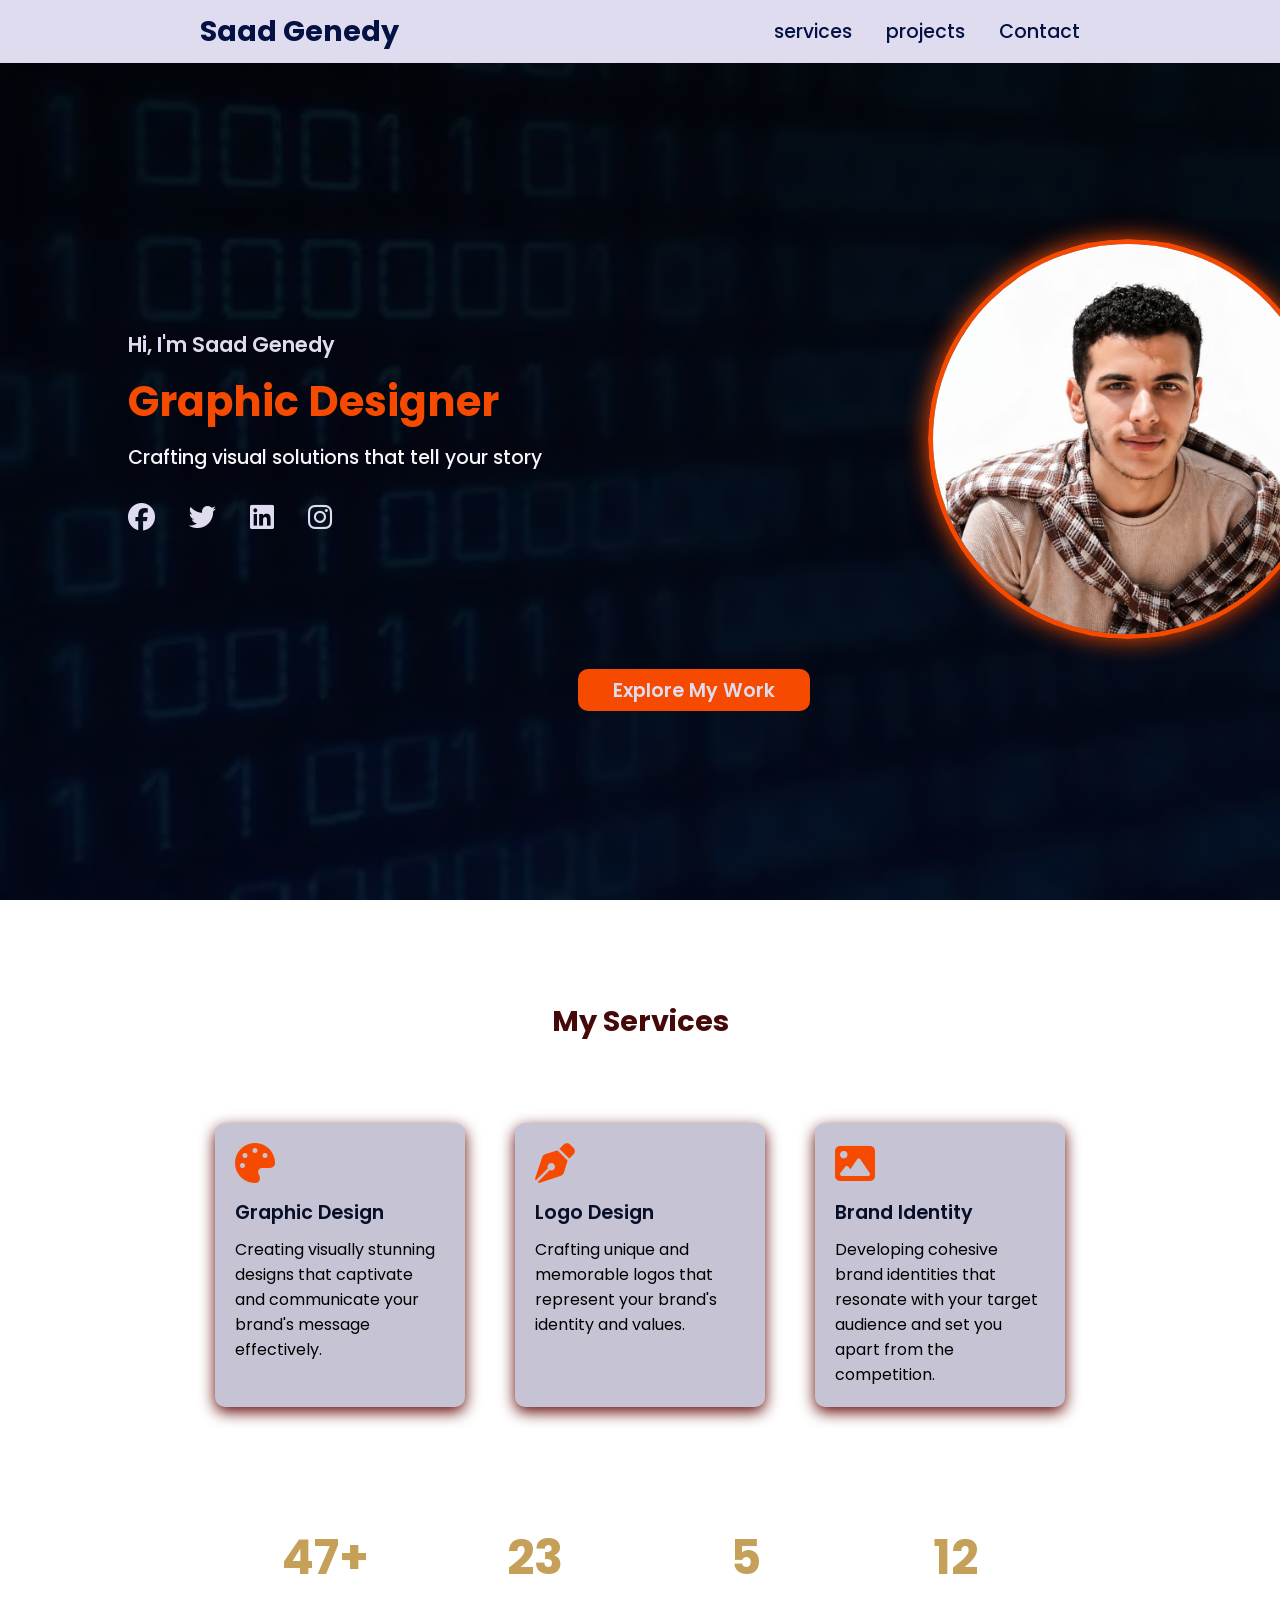
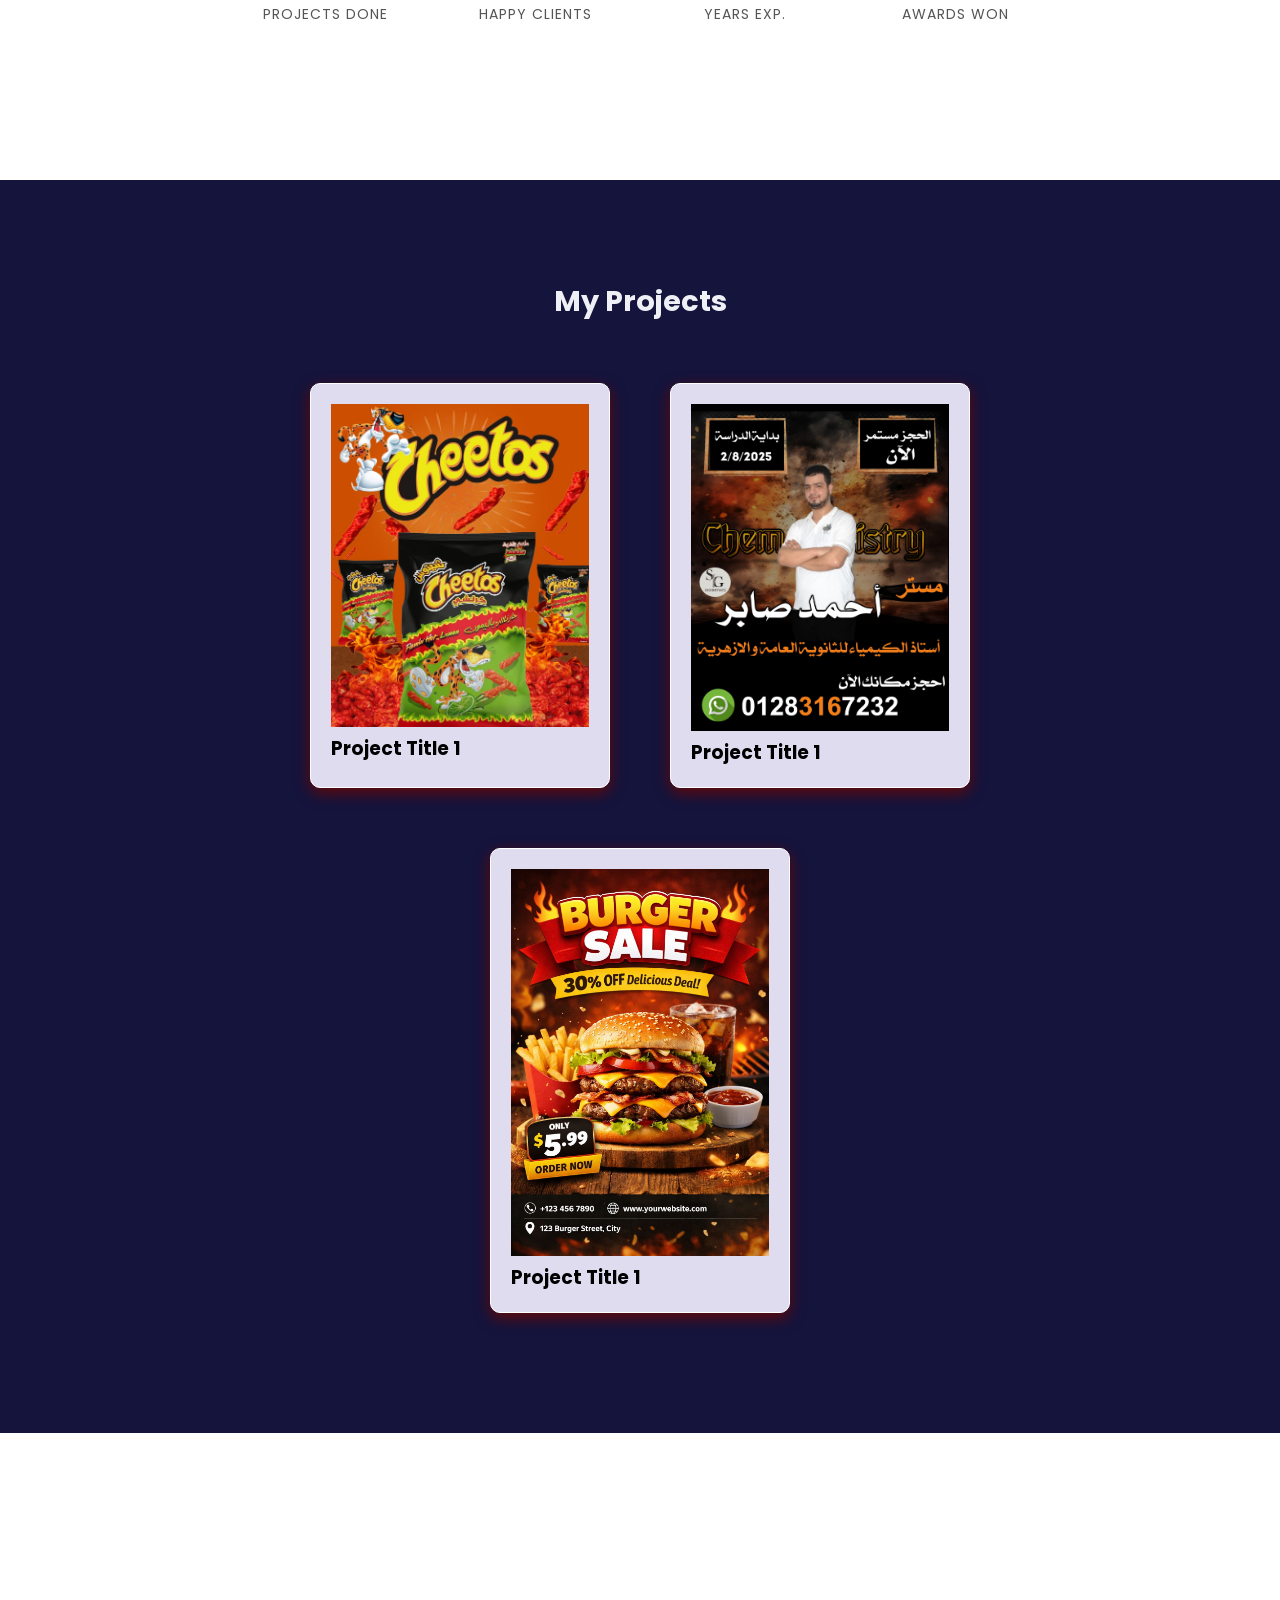
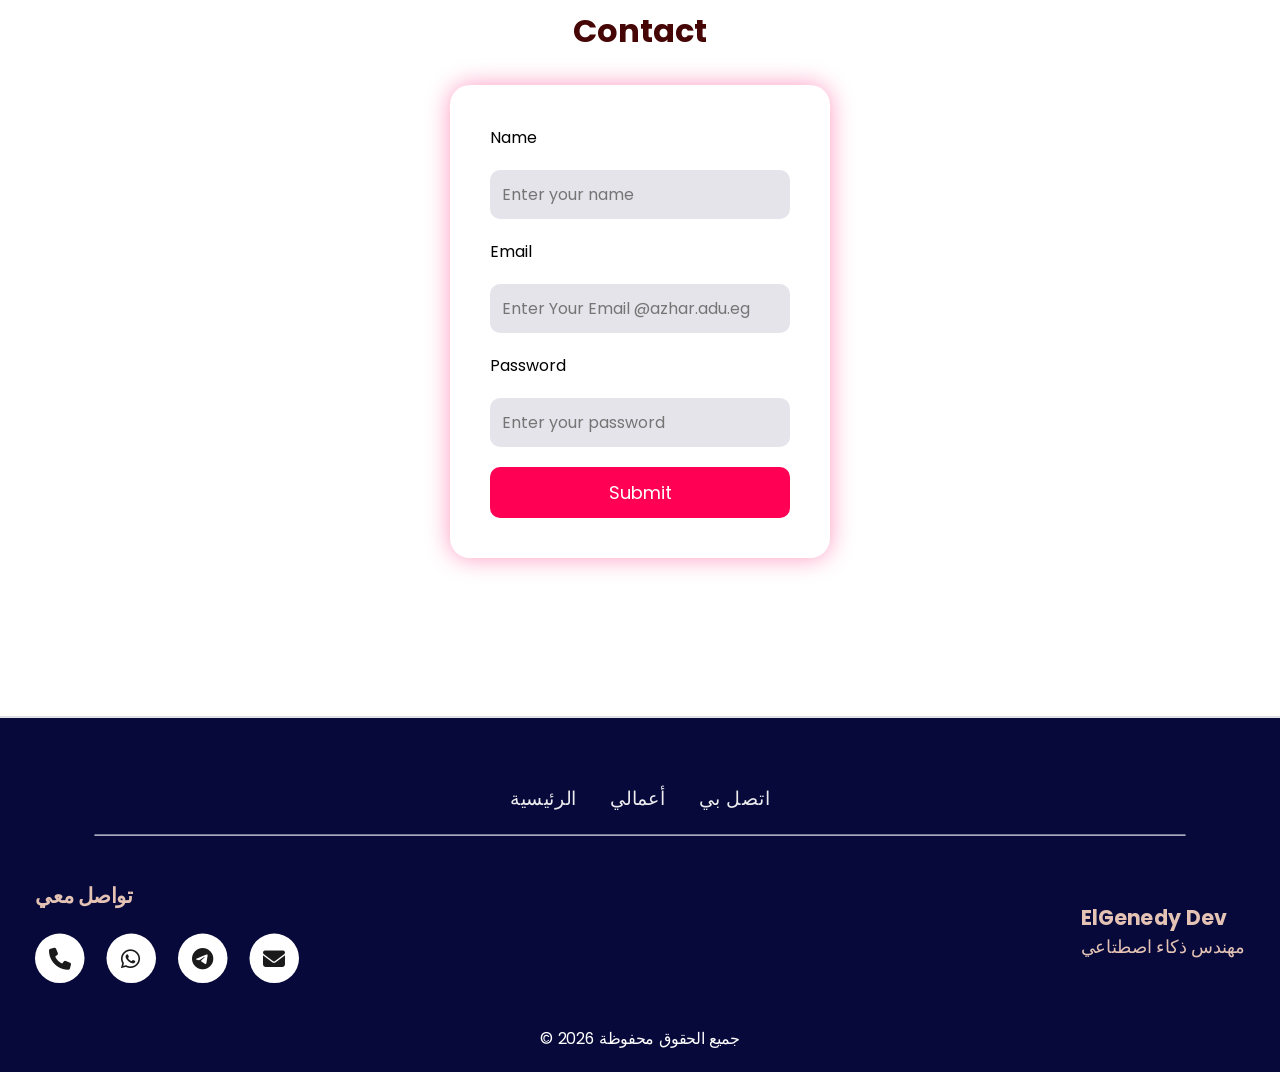
==== index.html @ 7a37a4dd "تغيير اسم الصفحة الرئيسية إلى index.html" ====
<!DOCTYPE html>
<html lang="en">
<head>
    <meta charset="UTF-8">
    <meta http-equiv="X-UA-Compatible" content="IE=edge">
    <meta name="viewport" content="width=device-width, initial-scale=1.0">

    <link rel="stylesheet" href="style1.css">
    <link rel="stylesheet" href="https://cdnjs.cloudflare.com/ajax/libs/font-awesome/6.5.1/css/all.min.css">

    <script src="main.js"></script>

    <title>Saad Genedy</title>
    <link rel="icon" href="saadmo.jpeg" type="image/x-icon">
</head>
<body>
    <header>
       
             <a href="#" class="logo">Saad Genedy</a>
        </div>
       
    
        <nav class="navigation">
                <a href="#services">services</a>
                <a href="#projects">projects</a>
                <a href="#contact">Contact</a>
        
        </nav>
    </header>
    
<section class="home" id="home">
    
    <div class="content">
         
        <h2>Hi, I'm Saad Genedy <br> <span>Graphic Designer</span></h2>
        <p>Crafting visual solutions that tell your story</p><br>
        
        <div class="social-icons">
            <a href="https://www.facebook.com/share/15q5STeLfmG/"><i class="fa-brands fa-facebook"></i></a>
            <a href="https://x.com/SaadmSaadGenedy"><i class="fa-brands fa-twitter"></i></a>  
            <a href="https://www.linkedin.com/in/saad-mohamedsaad-genedy-98134b387?utm_source=share_via&utm_content=profile&utm_medium=member_android"><i class="fa-brands fa-linkedin"></i></a>
            <a href="https://www.instagram.com/eng.saadmogenedy?igsh=ZTNpZHlhMjg5dWY0"><i class="fa-brands fa-instagram"></i></a>
         </div>
        <div class="image-box">
          <div class="home-image">
            <img src="saadmo.jpeg" alt="Saad Genedy">
         <a href="#projects" class="home-btn">Explore My Work</a>
        
        </div>
         </div>
    </div>
</section>
    
 <section class="services" id="services">
        <h2 class="services-tytle">My Services</h2><br>
        <div class="services-boxes">
            <div class="service-box">
                <i class="fa-solid fa-palette"></i>
                <h3>Graphic Design</h3>
                <p>Creating visually stunning designs that captivate and communicate your brand's message effectively.</p>
            </div>
            <div class="service-box">
                <i class="fa-solid fa-pen-nib"></i>
                <h3>Logo Design</h3>
                <p>Crafting unique and memorable logos that represent your brand's identity and values.</p>
            </div>
            <div class="service-box">
                <i class="fa-solid fa-image"></i>
                <h3>Brand Identity</h3>
                <p>Developing cohesive brand identities that resonate with your target audience and set you apart from the competition.</p>
            </div><br>
        </div>
       <div class="stats-container">
  <div class="stat-item">
    <span class="number">47+</span>
    <span class="label">PROJECTS DONE</span>
  </div>
  
  <div class="stat-item">
    <span class="number">23</span>
    <span class="label">HAPPY CLIENTS</span>
  </div>
  
  <div class="stat-item">
    <span class="number">5</span>
    <span class="label">YEARS EXP.</span>
  </div>
  
  <div class="stat-item">
    <span class="number">12</span>
    <span class="label">AWARDS WON</span>
  </div>
</div>
 </section>
 



 <section class="projects" id="projects">
        <h2 class="projects-title">My Projects</h2>
        <div class="content-boxes">
       
           
           
             <div class="project-box">
                <img src="d.jpeg" alt="Project 2">
                <h3>Project Title 1</h3>
                
            </div>
             <div class="project-box">
                <img src="k.jpeg" alt="Project 2">
                <h3>Project Title 1</h3>
               </div>
                 <div class="project-box">
                <img src="s.jpeg" alt="Project 2">
                <h3>Project Title 1</h3></div>
                </div>
        </div></section>
    
<section class="contact" id="contact">
    <h2 class="contact-title">Contact</h2>

    <div class="contact-container">
        <form class="contact-form">

            <!-- Name -->
            <label for="name">Name</label>
            <input type="text" name="name" id="name" placeholder="Enter your name">

            <!-- Email -->
            <label for="email">Email</label>
            <input type="email" name="email" id="email" placeholder="Enter Your Email @azhar.adu.eg">

            <!-- Password -->
            <label for="password">Password</label>
            <input type="password" name="password" id="password" placeholder="Enter your password">

            <button type="submit">Submit</button>
      

        </form>
    </div>
</section>

<footer class="main-footer">
  
 <div class="footer-links">
            <a href="#home">الرئيسية</a>
            <a href="#projects">أعمالي</a>
            <a href="#contact">اتصل بي</a>
        </div>

<hr class="footer-divider">


    <div class="footer-content">
        <div class="footer-info">
            <h3>ElGenedy Dev</h3>
            <p>مهندس ذكاء اصطتاعي</p>
        </div>
       <div class="contact-methods">
    <h3>تواصل معي</h3>
    
    <div class="contact-item">
        <a href="tel:+201200301617"><i class="fa-solid fa-phone"></i></a>
        <a href="https://wa.me/201018871472"><i class="fa-brands fa-whatsapp"></i></a>
        <a href="https://t.me/@usersaadmohamed"><i class="fa-brands fa-telegram"></i></a>
        <a href="mailto:saadmohamedsaad220@gmail.com"><i class="fa-solid fa-envelope"></i></a>
    </div>
</div>
    </div>
      

    <div class="footer-bottom">
        <p>&copy; 2026 جميع الحقوق محفوظة</p>
    </div>
</footer>

</body>
</html>
---- style1.css ----
@import url('https://fonts.googleapis.com/css2?family=Poppins:ital,wght@0,100;0,200;0,300;0,400;0,500;0,600;0,700;0,800;0,900;1,100;1,200;1,300;1,400;1,500;1,600;1,700;1,800;1,900&display=swap');
*{
    margin: 0;
    padding: 0;
    box-sizing: border-box;
    font-family: 'Poppins', sans-serif;
    scroll-behavior: smooth;
}
.head{
 
    width: 100%;
    height: 100vh;  
    display: flex;
    border-radius: 50%;
   
}
header{
    position: fixed;
    top: 0;
    left: 0;
    width: 100%;
    padding: 10px 200px;
    display: flex;
    justify-content: space-between;
    align-items: center;
    background: #dfdcf0;
    z-index: 1000;
}
.logo-name{
    display: flex;
    align-items: center;
    gap: 10px;
    width: 45px;
    height: 45px;
    border-radius: 50%;
    object-fit: cover;
}
.logo{
    color: #031243;
    font-size: 1.8em;
    font-weight: 700;
    text-decoration: none;
}
.navigation a{
    color: #031243;
    font-size: 1.2em;
    font-weight: 500;
    text-decoration: none;
    margin-left: 30px;
}
.navigation a:hover{
    color: #783e42;
}
section{
      
        padding: 100px 200px;     
}

.home{
    display:flex;
    justify-content: space-between;
    padding:260px 10% 80px;
    width: 100%;
    display: flex;
    min-height:100vh;
    align-items: center;
    background-image:linear-gradient(  rgba(1, 2, 7, 0.6),
    rgba(3, 9, 37, 0.5) ),
     url("saad.jpg");
    background-size: cover;
    background-position: center;
    gap: 50px;}
.home h2{
    color: #dfdcf0;
    font-size: 1.3em;
    font-weight: 600;
}
  .home h2 span{
    display: block;
    margin-top: 10px;
    color: #f64a00; 
    font-size: 2.0em;
    font-weight: 700;
}
.home p{
    color: #f6f5f9;
    font-size: 1.2em;
    font-weight: 500;
    margin-top: 10px;
}

.home-btn{
    display: inline-block;
    margin-top: 30px;
    margin-bottom: 40px;
    padding: 6.5px 35px;
    margin-left: 450px;
    margin-right: 0;
    width: fit-content;
    background-color: #f64a00;
    color: #dfdcf0;
    font-size: 1.2em;
    font-weight: 600;
    text-decoration: none;
    transition: 0.7s;
    border-radius: 10px;
}
.home-btn:hover{
    background-color: #dfdcf0;
    color: #f64a00;
    box-shadow: 0 0 15px #f64a00;
}

.home-image img{
    width: 400px;
    height: 400px;
     margin-left: 800px;
    margin-right: 0;
    display: block;
   margin-top: -300px;
    border : 5px solid #f64a00;
    border-radius: 50%;
    object-fit: cover;
    box-shadow: 0 0 25px #f64a00;
    transform: 0.4s ease-in-out;
}

.home-image img:hover{
    box-shadow: 0 0 25px #f64a00;
    transform: scale(1.02);
}


.social-icons a{
    color: #dfdcf0;
    font-size: 1.7em;
padding-right: 30px;
    text-decoration: none;
}

.services-tytle{
    justify-content: center;
    color: #46090a;
    display: flex;
    font-size: 1.8em;
    font-weight: 700;
    text-align: center;
    margin-bottom: 40px;
} 
.services-boxes{
    display: flex;
    justify-content: center;
    flex-wrap: wrap;
     flex-direction: row;

}
.service-box{
    background-color: #c6c4d4;
    width: 250px;
    box-shadow: 0 5px 15px #630808;
    border-radius: 10px;
    padding: 20px;
    margin: 15px;
}

.service-box:hover{
    box-shadow: 0 5px 15px #f64a00;
    transform: scale(1.1);
}
.service-box i{
    color: #f64a00;
    font-size: 2.5em;
    margin-bottom: 15px;
}
.service-box h3{
    color: #060e29;
    font-size: 1.2em;
    font-weight: 600;
     width: 250px;
    margin-bottom: 10px;
     justify-content: center;
    align-items: center;
}
.stats-container {
  display: flex;
  justify-content: space-around; /* توزيع متساوي */
  align-items: center;
  padding: 40px 20px;
  background-color: #fff; /* خلفية بيضاء */
  text-align: center;
  font-family: sans-serif; /* أو أي خط تفضله */
}

.stat-item {
  display: flex;
  flex-direction: column; /* الأرقام فوق الكلام */
  border-radius: 10px;
}

.number {
  font-size: 48px; /* حجم الرقم */
  font-weight: bold;
  color: #c5a059; /* اللون الذهبي القريب من الصورة */
  margin-bottom: 10px;
}

.label {
  font-size: 14px;
  color: #555; /* لون رمادي للكلام */
  text-transform: uppercase; /* حروف كبيرة */
  letter-spacing: 1px; /* مسافة بين الحروف */
}

.stat-item:hover{
    box-shadow: 0 5px 15px #e4c3b5;
    transform: scale(1.1);
}

.projects{
background-color: #14143d;
}
.projects-title{
    justify-content: center;
    color: #eef0f5;
    display:flex;
    font-size: 1.8em;
    font-weight: 700;
    text-align: center;
    margin-bottom: 40px;

}
.project-box{
    background-color: #dfdcf0;
    border: 1px solid #ffff;
    min-height: 14em;
    width: 300px;
    box-shadow: 0 5px 15px #630808;
    border-radius: 10px;
    padding: 20px;
    overflow: hidden;
    margin: 20px;
    border-radius: 10px;
    transition: 0.7s ease;
     
}
.project-box:hover{
    box-shadow: 0 5px 15px #1b1a74;
    transform: scale(1.1);
}
.project-box img{
    width: 100%;
}
#contact{
   
  
    background-color: #ffff;
    min-height: 100vh;
    width: 100%;
    display: flex;
    justify-content:center ;
    align-items: center;


}
.contact {
    display: flex;
    flex-direction: column;
    align-items: center;
    justify-content: center;
    padding: 80px 20px;
}

.contact-title {
    color: rgb(70, 6, 6);
    font-size: 32px;
    margin-bottom: 30px;
}

.contact-container {
    background: rgba(255, 255, 255, 0.1);
    padding: 40px;
    border-radius: 20px;
    backdrop-filter: blur(10px);
    box-shadow: 0 0 25px rgba(255, 0, 100, 0.4);
}

.contact-form {
   
  
    display: flex;
    flex-direction: column;
    gap: 20px;
    width: 300px;
}

.contact-form input {
   background-color: #e5e4eb;
    padding: 12px;
    border: none;
    border-radius: 10px;
    outline: none;
    font-size: 16px;
}

.contact-form input:focus {
    border: 2px solid #ff0055;
}

.contact-form button {
    padding: 12px;
    border: none;
    border-radius: 10px;
    background: #ff0055;
    color: white;
    font-size: 18px;
    cursor: pointer;
    transition: 0.3s;
}

.contact-form button:hover {
    background: #ff3366;
    transform: scale(1.05);
}

/* تنسيق الحاوية الكبرى للـ Footer */
.main-footer {
    background-color: #f9f9f9; /* لون خلفية هادئ */
    padding: 60px 20px 20px;
    font-family: 'Segoe UI', Tahoma, Geneva, Verdana, sans-serif;
    color: #333;
    border-top: 1px solid #eee;
}

/* تنسيق قسم الإحصائيات (مثل الصورة) */
.stats-section {
    display: flex;
    justify-content: space-around;
    flex-wrap: wrap;
    max-width: 1100px;
    margin: 0 auto 40px;
    text-align: center;
}

.stat-item {
    margin: 15px;
    min-width: 150px;
}

.stat-number {
    display: block;
    font-size: 3rem;
    font-weight: bold;
    color: #c5a059; /* اللون الذهبي من الصورة */
    margin-bottom: 5px;
}

.stat-label {
    font-size: 0.85rem;
    color: #777;
    letter-spacing: 1.5px;
    text-transform: uppercase;
}
.main-footer {
    color: #e4c3b5; /* لون وردي فاتح عند التمرير */
    transform: scale(1.1);
    transition: 0.3s;
    background-color: #07093a;
}
/* خط فاصل */
.footer-divider {
    border: 0;
    border-top: 1px solid #ffffff;
    margin: 20px auto;
    width: 80%;
}

/* محتوى الـ Footer السفلي */
.footer-content {
    display: flex;

    justify-content: space-between;
    align-items: center;
    max-width: 1100px;
    margin: 40px auto;
    flex-direction: row-reverse; /* لجعل الاتجاه متناسب مع العربي */
}

.footer-links {
    margin-bottom: 15px;
    gap : 30px;
     display: flex;
    flex-direction:row;
    align-items: center;
    color: #ececee;
     justify-content: center;
}
.footer-links a {
    color: #ececee;
    text-decoration: none;
    font-size: 1.1em;
    transition: 0.3s;
}
.footer-links a:hover {
    color: #c5a059;
}

.footer-bottom {
    text-align: center;
    margin-top: 30px;
    font-size: 0.9rem;
    color: #ffffff;
}


/* --- تعديلات أساسية لضمان عمل الـ Media Query --- */

/* جعل الحاويات مرنة */
.services-boxes, .content-boxes {
    display: flex;
    flex-wrap: wrap; /* عشان العناصر تنزل تحت بعض لما الشاشة تصغر */
    justify-content: center;
    gap: 20px;
}

/* الحاوية اللي شايلاهم كلهم */
.contact-item {
    display: flex;
    justify-content: center; /* تخليهم في النص */
    gap: 20px;               /* مسافة بين كل أيقونة والثانية */
    margin-top: 20px;
}

/* تنسيق اللينك (الدائرة البيضاء) */
.contact-item a {
    display: flex;
    align-items: center;
    justify-content: center;
    width: 45px;            /* عرض الدائرة */
    height: 45px;           /* طول الدائرة */
    background-color: #fff; /* اللون الأبيض للخلفية */
    border-radius: 50%;     /* عشان تكون دائرية تماماً */
    text-decoration: none;
    transition: all 0.3s ease; /* أنيميشن لما الماوس ييجي عليها */
}

/* تنسيق الأيقونة نفسها اللي جوه اللينك */
.contact-item a i {
    color: #1a1a1a;         /* لون الأيقونة (أسود أو رمادي غامق) */
    font-size: 20px;        /* حجم الأيقونة */
}

/* تأثير عند تمرير الماوس (Hover) */
.contact-item a:hover {
    transform: translateY(-5px); /* تترفع لفوق شوية */
    background-color: #c5a059;   /* تتحول للذهبي بتاعك عند الهوفر */
}

.contact-item a:hover i {
    color: #fff;                 /* الأيقونة تبقى بيضاء عند الهوفر */
}
/* --- كود التجاوب الاحترافي لسعد جنيدي --- */

/* 1. تعديلات التابلت (iPad / Tablets) */
@media screen and (max-width: 1024px) {
    header {
        padding: 10px 5%; /* تقليل المسافات الجانبية */
    }

    section {
        padding: 50px 5%; /* تقليل الـ padding اللي كان 200px */
    }

    .home {
        padding: 150px 5% 50px;
        flex-direction: column;
        text-align: center;
        gap: 30px;
    }

    .home-image img {
        margin-left: 0; /* إلغاء الـ 800px اللي كانت مخرجة الصورة بره */
        margin-top: 0;
        width: 300px;
        height: 300px;
    }

    .home-btn {
        margin-left: 0; /* إلغاء الـ 450px */
        display: inline-block;
    }
    
    .content-boxes {
        flex-wrap: wrap;
        gap: 20px;
    }
}

/* 2. تعديلات الموبايل (iPhone / Android) */
@media screen and (max-width: 768px) {
    header {
        flex-direction: column;
        padding: 15px 0;
    }

    .navigation {
        margin-top: 10px;
    }

    .navigation a {
        margin: 0 10px;
        font-size: 1rem;
    }

    .home h2 span {
        font-size: 1.5em;
    }

    .home-image img {
        width: 280px;
        height: 280px;
        margin: 20px auto 0; /* توسيط الصورة */
    }

    .service-box, .project-box {
        width: 100%; /* العناصر تأخذ العرض الكامل */
        margin: 10px 0;
    }

    .contact-form {
        width: 100%; /* الفورم تأخذ عرض الشاشة */
    }
}

/* 3. تعديلات خاصة جداً للموبايلات الصغيرة */
@media screen and (max-width: 480px) {
    .home h2 {
        font-size: 1.1em;
    }
    
    .social-icons a {
        padding-right: 15px;
        font-size: 1.4em;
    }
}
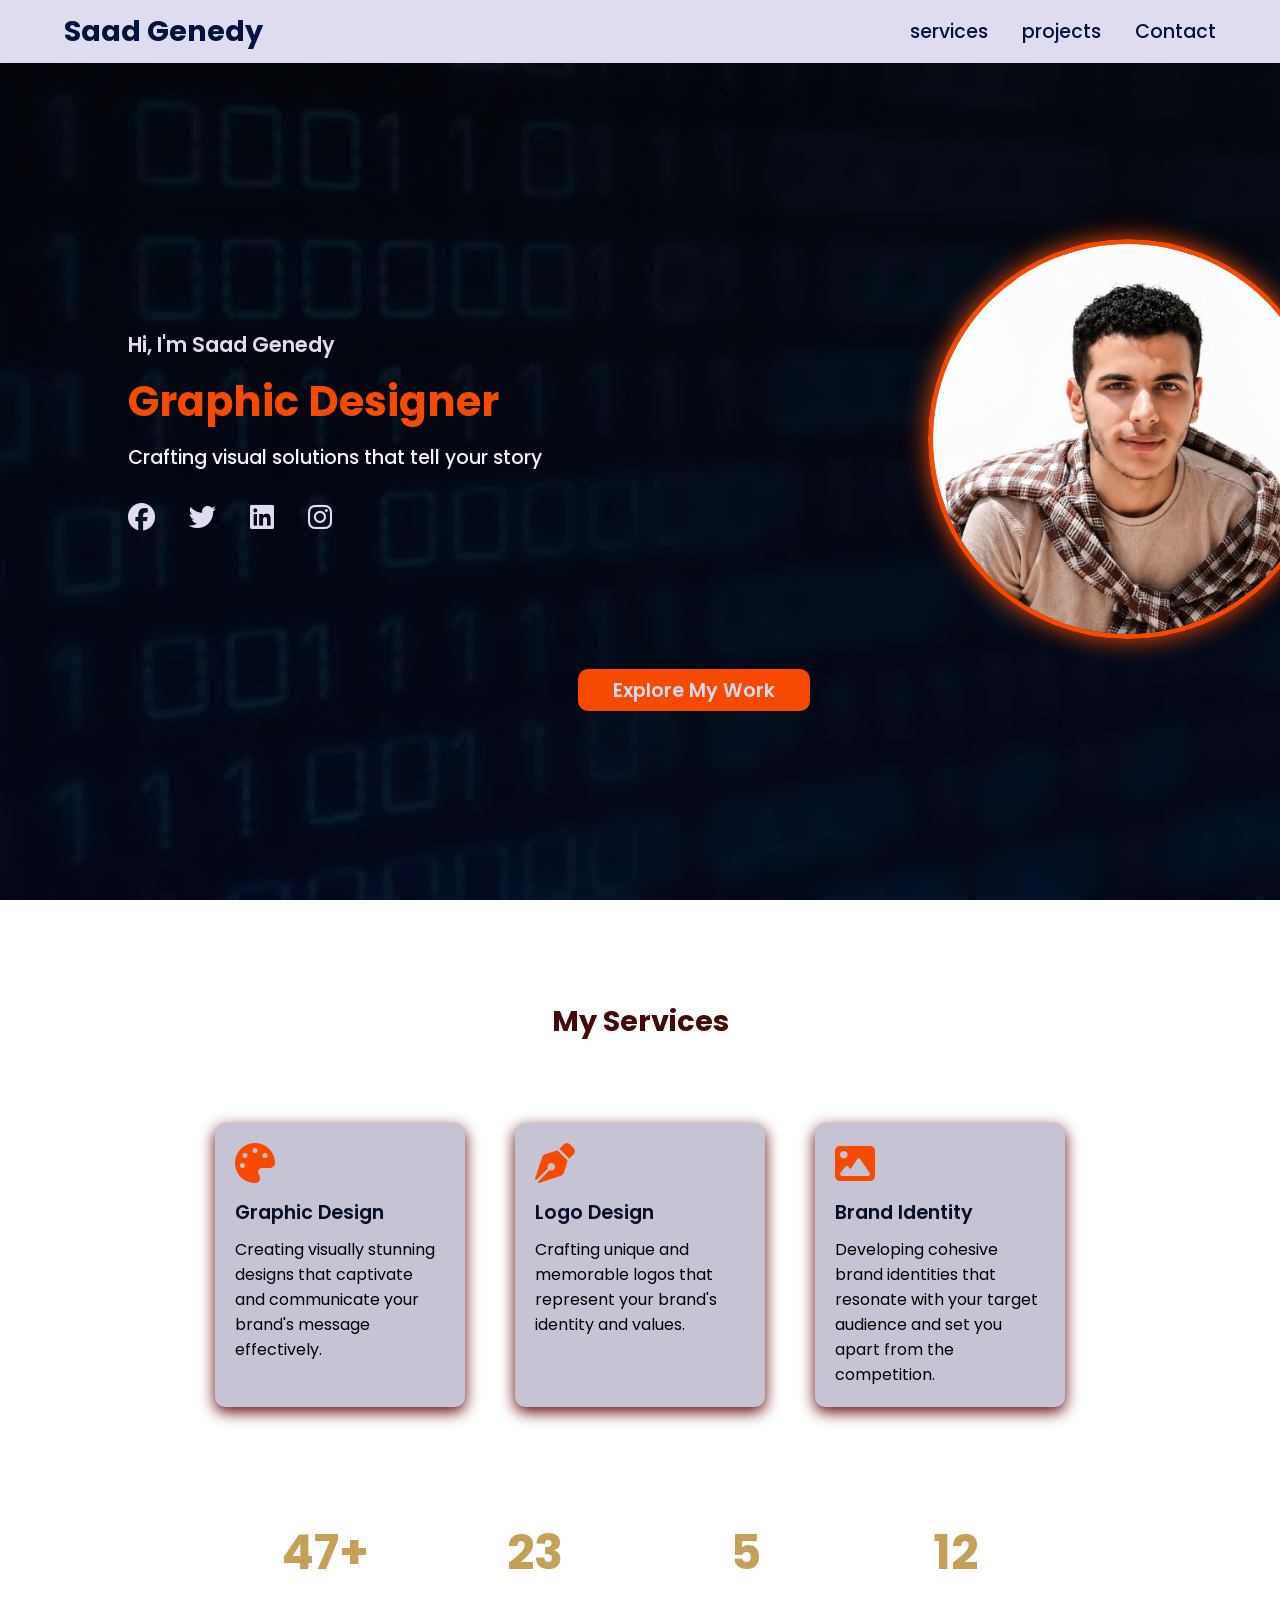
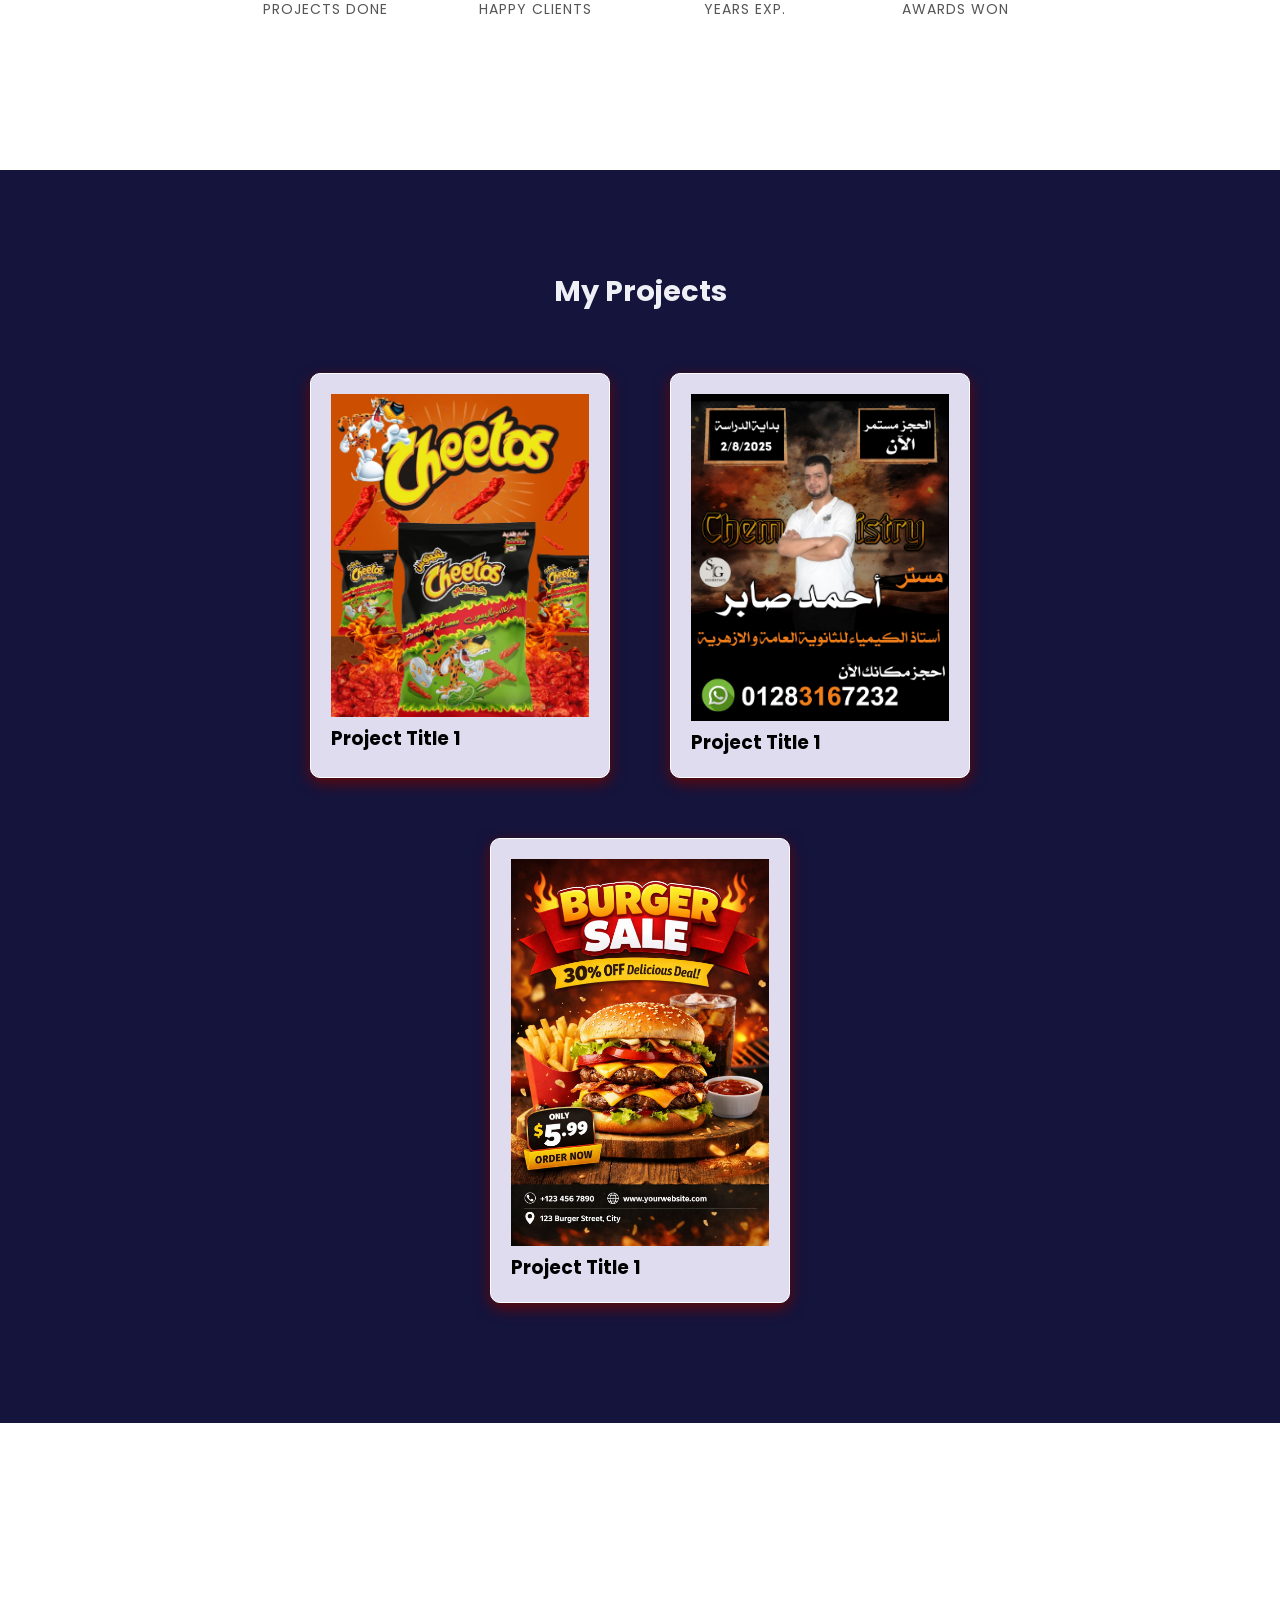
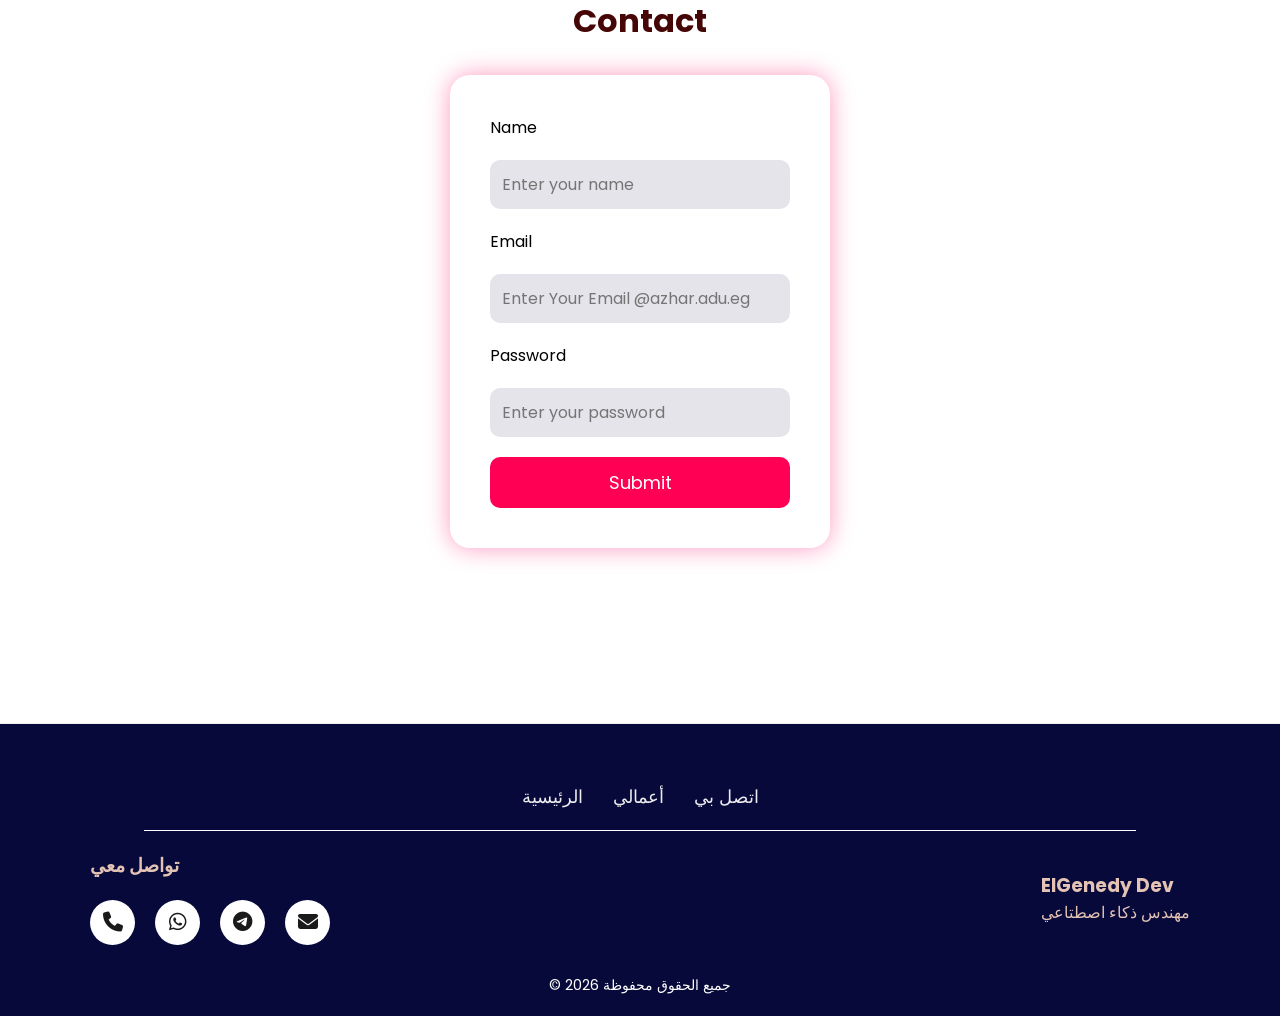
==== commit 2aead5b7: "update footer design" ====
--- a/index.html
+++ b/index.html
@@ -177,4 +177,153 @@
 </footer>
 
 </body>
-</html>+</html>
+
+
+
+
+
+
+<!--
+/* تنسيق الحاوية الكبرى للـ Footer */
+.main-footer {
+  
+    padding: 60px 20px 20px;
+    font-family: 'Segoe UI', Tahoma, Geneva, Verdana, sans-serif;
+    color: #333;
+    border-top: 1px solid #eee;
+    width: 100%;
+   overflow: hidden;  color: #e4c3b5; /* لون وردي فاتح عند التمرير */
+
+    transition: 0.3s;
+    background-color: #07093a;
+  
+
+}
+/* تنسيق قسم الإحصائيات (مثل الصورة) */
+.stats-section {
+    display: flex;
+    justify-content: center;
+    flex-wrap: wrap;
+    max-width:100%;
+    margin: 0 auto 40px;
+    text-align: center;
+    gap: 20px;
+  
+}
+
+.stat-item {
+    margin: 10px;
+    min-width: 120px;
+    flex: 1 1 150px;
+}
+
+.stat-number {
+    display: block;
+    font-size: 3rem;
+    font-weight: bold;
+    color: #c5a059; /* اللون الذهبي من الصورة */
+    margin-bottom: 5px;
+}
+
+.stat-label {
+    font-size: 0.85rem;
+    color: #777;
+    letter-spacing: 1.5px;
+    text-transform: uppercase;
+}
+
+/* خط فاصل */
+.footer-divider {
+    border: 0;
+    border-top: 1px solid #ffffff;
+    margin: 20px auto;
+    width: 80%;
+}
+
+/* محتوى الـ Footer السفلي */
+.footer-content {
+    display: flex;
+
+    justify-content: space-between;
+    align-items: center;
+    max-width: 1100px;
+    width: 100%;
+    margin: 20px auto;
+    flex-direction: row-reverse; /* لجعل الاتجاه متناسب مع العربي */
+}
+
+.footer-links {
+    margin-bottom: 15px;
+    gap : 30px;
+     display: flex; 
+    flex-wrap: wrap;
+    align-items: center;
+    color: #ececee;
+     justify-content: center;
+}
+.footer-links a {
+    color: #ececee;
+    text-decoration: none;
+    font-size: 1.1em;
+    transition: 0.3s;
+}
+.footer-links a:hover {
+    color: #c5a059;
+}
+
+.footer-bottom {
+    text-align: center;
+    margin-top: 30px;  
+    font-size: 0.9rem;
+    color: #ffffff;
+}
+
+
+/* --- تعديلات أساسية لضمان عمل الـ Media Query --- */
+
+/* جعل الحاويات مرنة */
+.services-boxes, .content-boxes {
+    display: flex;
+    flex-wrap: wrap; /* عشان العناصر تنزل تحت بعض لما الشاشة تصغر */
+    justify-content: center;
+    gap: 20px;
+}
+
+/* الحاوية اللي شايلاهم كلهم */
+.contact-item {
+    display: flex;
+    justify-content: center; /* تخليهم في النص */
+    gap: 20px;               /* مسافة بين كل أيقونة والثانية */
+    margin-top: 20px;
+}
+
+/* تنسيق اللينك (الدائرة البيضاء) */
+.contact-item a {
+    display: flex;
+    align-items: center;
+    justify-content: center;
+    width: 45px;            /* عرض الدائرة */
+    height: 45px;           /* طول الدائرة */
+    background-color: #fff; /* اللون الأبيض للخلفية */
+    border-radius: 50%;     /* عشان تكون دائرية تماماً */
+    text-decoration: none;
+    transition: all 0.3s ease; /* أنيميشن لما الماوس ييجي عليها */
+}
+
+/* تنسيق الأيقونة نفسها اللي جوه اللينك */
+.contact-item a i {
+    color: #1a1a1a;         /* لون الأيقونة (أسود أو رمادي غامق) */
+    font-size: 20px;        /* حجم الأيقونة */
+}
+
+/* تأثير عند تمرير الماوس (Hover) */
+.contact-item a:hover {
+    transform: translateY(-5px); /* تترفع لفوق شوية */
+    background-color: #c5a059;   /* تتحول للذهبي بتاعك عند الهوفر */
+}
+
+.contact-item a:hover i {
+    color: #fff;                 /* الأيقونة تبقى بيضاء عند الهوفر */
+}
+-->
--- a/style1.css
+++ b/style1.css
@@ -1,5 +1,6 @@
 @import url('https://fonts.googleapis.com/css2?family=Poppins:ital,wght@0,100;0,200;0,300;0,400;0,500;0,600;0,700;0,800;0,900;1,100;1,200;1,300;1,400;1,500;1,600;1,700;1,800;1,900&display=swap');
 *{
+
     margin: 0;
     padding: 0;
     box-sizing: border-box;
@@ -19,7 +20,7 @@
     top: 0;
     left: 0;
     width: 100%;
-    padding: 10px 200px;
+    padding: 10px 5%;
     display: flex;
     justify-content: space-between;
     align-items: center;
@@ -111,6 +112,7 @@
     box-shadow: 0 0 15px #f64a00;
 }
 
+
 .home-image img{
     width: 400px;
     height: 400px;
@@ -320,144 +322,186 @@
 .contact-form button:hover {
     background: #ff3366;
     transform: scale(1.05);
-}
-
-/* تنسيق الحاوية الكبرى للـ Footer */
+}/* ================= FOOTER ================= */
+
 .main-footer {
-    background-color: #f9f9f9; /* لون خلفية هادئ */
+    width: 100%;
     padding: 60px 20px 20px;
+    background-color: #07093a;
+    border-top: 1px solid #eee;
+
     font-family: 'Segoe UI', Tahoma, Geneva, Verdana, sans-serif;
-    color: #333;
-    border-top: 1px solid #eee;
-}
-
-/* تنسيق قسم الإحصائيات (مثل الصورة) */
+    color: #e4c3b5;
+
+    overflow: hidden;
+    transition: 0.3s ease;
+    box-sizing: border-box;
+}
+
+/* ================= STATS SECTION ================= */
+
 .stats-section {
     display: flex;
-    justify-content: space-around;
+    justify-content: center;
     flex-wrap: wrap;
-    max-width: 1100px;
+    gap: 20px;
+
+    max-width: 100%;
     margin: 0 auto 40px;
     text-align: center;
 }
 
 .stat-item {
-    margin: 15px;
-    min-width: 150px;
+    flex: 1 1 150px;
+    min-width: 120px;
+    margin: 10px;
 }
 
 .stat-number {
     display: block;
+    margin-bottom: 5px;
+
     font-size: 3rem;
     font-weight: bold;
-    color: #c5a059; /* اللون الذهبي من الصورة */
-    margin-bottom: 5px;
+    color: #c5a059;
 }
 
 .stat-label {
     font-size: 0.85rem;
     color: #777;
+
     letter-spacing: 1.5px;
     text-transform: uppercase;
 }
-.main-footer {
-    color: #e4c3b5; /* لون وردي فاتح عند التمرير */
-    transform: scale(1.1);
-    transition: 0.3s;
-    background-color: #07093a;
-}
-/* خط فاصل */
+
+/* ================= DIVIDER ================= */
+
 .footer-divider {
+    width: 80%;
+    margin: 20px auto;
+
     border: 0;
     border-top: 1px solid #ffffff;
+}
+
+/* ================= FOOTER CONTENT ================= */
+
+.footer-content {
+    display: flex;
+    justify-content: space-between;
+    align-items: center;
+    flex-direction: row-reverse;
+    flex-wrap: wrap;
+    gap: 20px;
+
+    width: 100%;
+    max-width: 1100px;
     margin: 20px auto;
-    width: 80%;
-}
-
-/* محتوى الـ Footer السفلي */
-.footer-content {
-    display: flex;
-
-    justify-content: space-between;
-    align-items: center;
-    max-width: 1100px;
-    margin: 40px auto;
-    flex-direction: row-reverse; /* لجعل الاتجاه متناسب مع العربي */
-}
+
+    box-sizing: border-box;
+}
+
+/* ================= FOOTER LINKS ================= */
 
 .footer-links {
+    display: flex;
+    flex-wrap: wrap;
+    justify-content: center;
+    align-items: center;
+    gap: 30px;
+
     margin-bottom: 15px;
-    gap : 30px;
-     display: flex;
-    flex-direction:row;
-    align-items: center;
-    color: #ececee;
-     justify-content: center;
-}
+}
+
 .footer-links a {
     color: #ececee;
     text-decoration: none;
     font-size: 1.1em;
-    transition: 0.3s;
-}
+
+    transition: color 0.3s ease;
+}
+
 .footer-links a:hover {
     color: #c5a059;
 }
 
+/* ================= FOOTER BOTTOM ================= */
+
 .footer-bottom {
+    margin-top: 30px;
     text-align: center;
-    margin-top: 30px;
+
     font-size: 0.9rem;
     color: #ffffff;
 }
 
-
-/* --- تعديلات أساسية لضمان عمل الـ Media Query --- */
-
-/* جعل الحاويات مرنة */
-.services-boxes, .content-boxes {
-    display: flex;
-    flex-wrap: wrap; /* عشان العناصر تنزل تحت بعض لما الشاشة تصغر */
-    justify-content: center;
+/* ================= FLEX BOXES ================= */
+
+.services-boxes,
+.content-boxes {
+    display: flex;
+    justify-content: center;
+    flex-wrap: wrap;
     gap: 20px;
 }
 
-/* الحاوية اللي شايلاهم كلهم */
+/* ================= SOCIAL ICONS ================= */
+
 .contact-item {
     display: flex;
-    justify-content: center; /* تخليهم في النص */
-    gap: 20px;               /* مسافة بين كل أيقونة والثانية */
+    justify-content: center;
+    gap: 20px;
+
     margin-top: 20px;
 }
 
-/* تنسيق اللينك (الدائرة البيضاء) */
 .contact-item a {
     display: flex;
-    align-items: center;
-    justify-content: center;
-    width: 45px;            /* عرض الدائرة */
-    height: 45px;           /* طول الدائرة */
-    background-color: #fff; /* اللون الأبيض للخلفية */
-    border-radius: 50%;     /* عشان تكون دائرية تماماً */
+    justify-content: center;
+    align-items: center;
+
+    width: 45px;
+    height: 45px;
+
+    background-color: #fff;
+    border-radius: 50%;
+
     text-decoration: none;
-    transition: all 0.3s ease; /* أنيميشن لما الماوس ييجي عليها */
-}
-
-/* تنسيق الأيقونة نفسها اللي جوه اللينك */
+    transition: all 0.3s ease;
+}
+
 .contact-item a i {
-    color: #1a1a1a;         /* لون الأيقونة (أسود أو رمادي غامق) */
-    font-size: 20px;        /* حجم الأيقونة */
-}
-
-/* تأثير عند تمرير الماوس (Hover) */
+    font-size: 20px;
+    color: #1a1a1a;
+}
+
 .contact-item a:hover {
-    transform: translateY(-5px); /* تترفع لفوق شوية */
-    background-color: #c5a059;   /* تتحول للذهبي بتاعك عند الهوفر */
+    background-color: #c5a059;
+    transform: translateY(-5px);
 }
 
 .contact-item a:hover i {
-    color: #fff;                 /* الأيقونة تبقى بيضاء عند الهوفر */
-}
+    color: #fff;
+}
+
+/* ================= RESPONSIVE ================= */
+
+@media (max-width: 768px) {
+
+    .footer-content {
+        flex-direction: column;
+        text-align: center;
+    }
+
+    .stat-number {
+        font-size: 2.2rem;
+    }
+
+    .footer-links {
+        gap: 15px;
+    }
+}
+
 /* --- كود التجاوب الاحترافي لسعد جنيدي --- */
 
 /* 1. تعديلات التابلت (iPad / Tablets) */
@@ -499,7 +543,7 @@
 @media screen and (max-width: 768px) {
     header {
         flex-direction: column;
-        padding: 15px 0;
+        padding: 15px 5%;
     }
 
     .navigation {
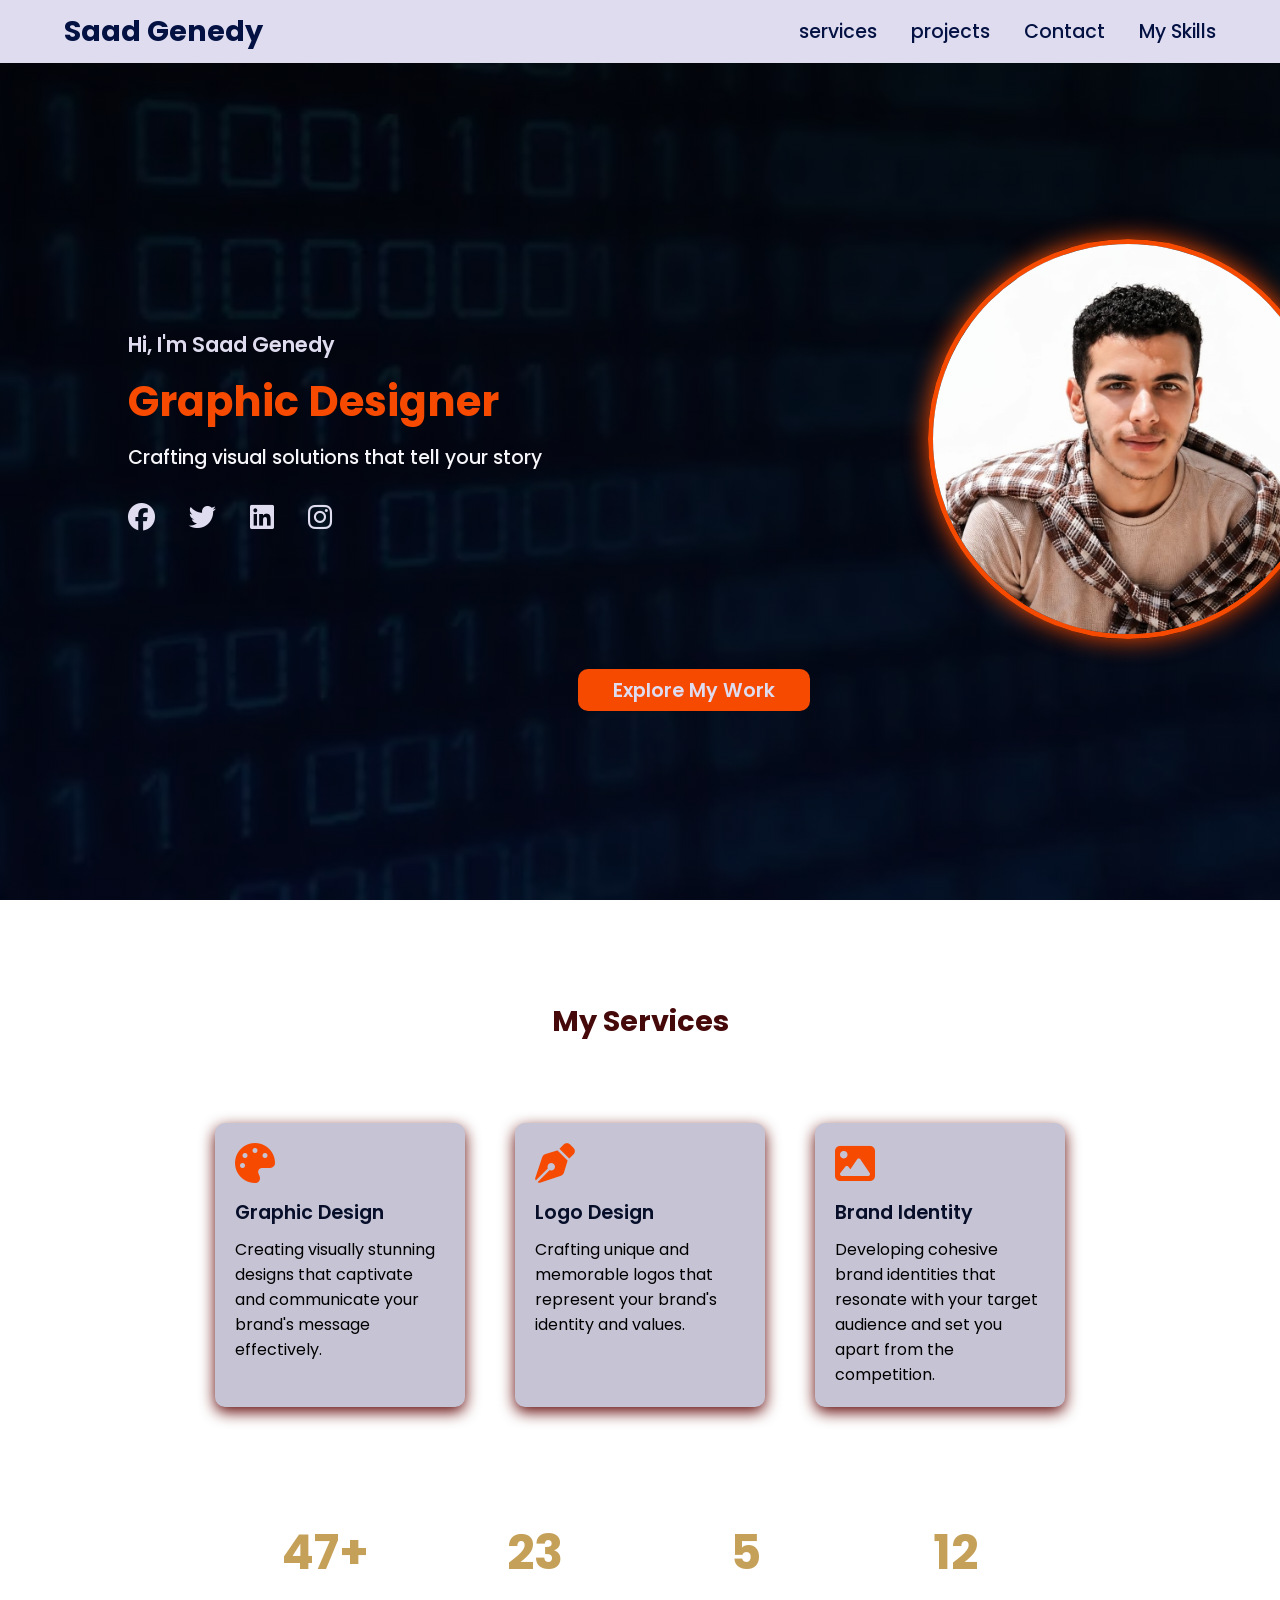
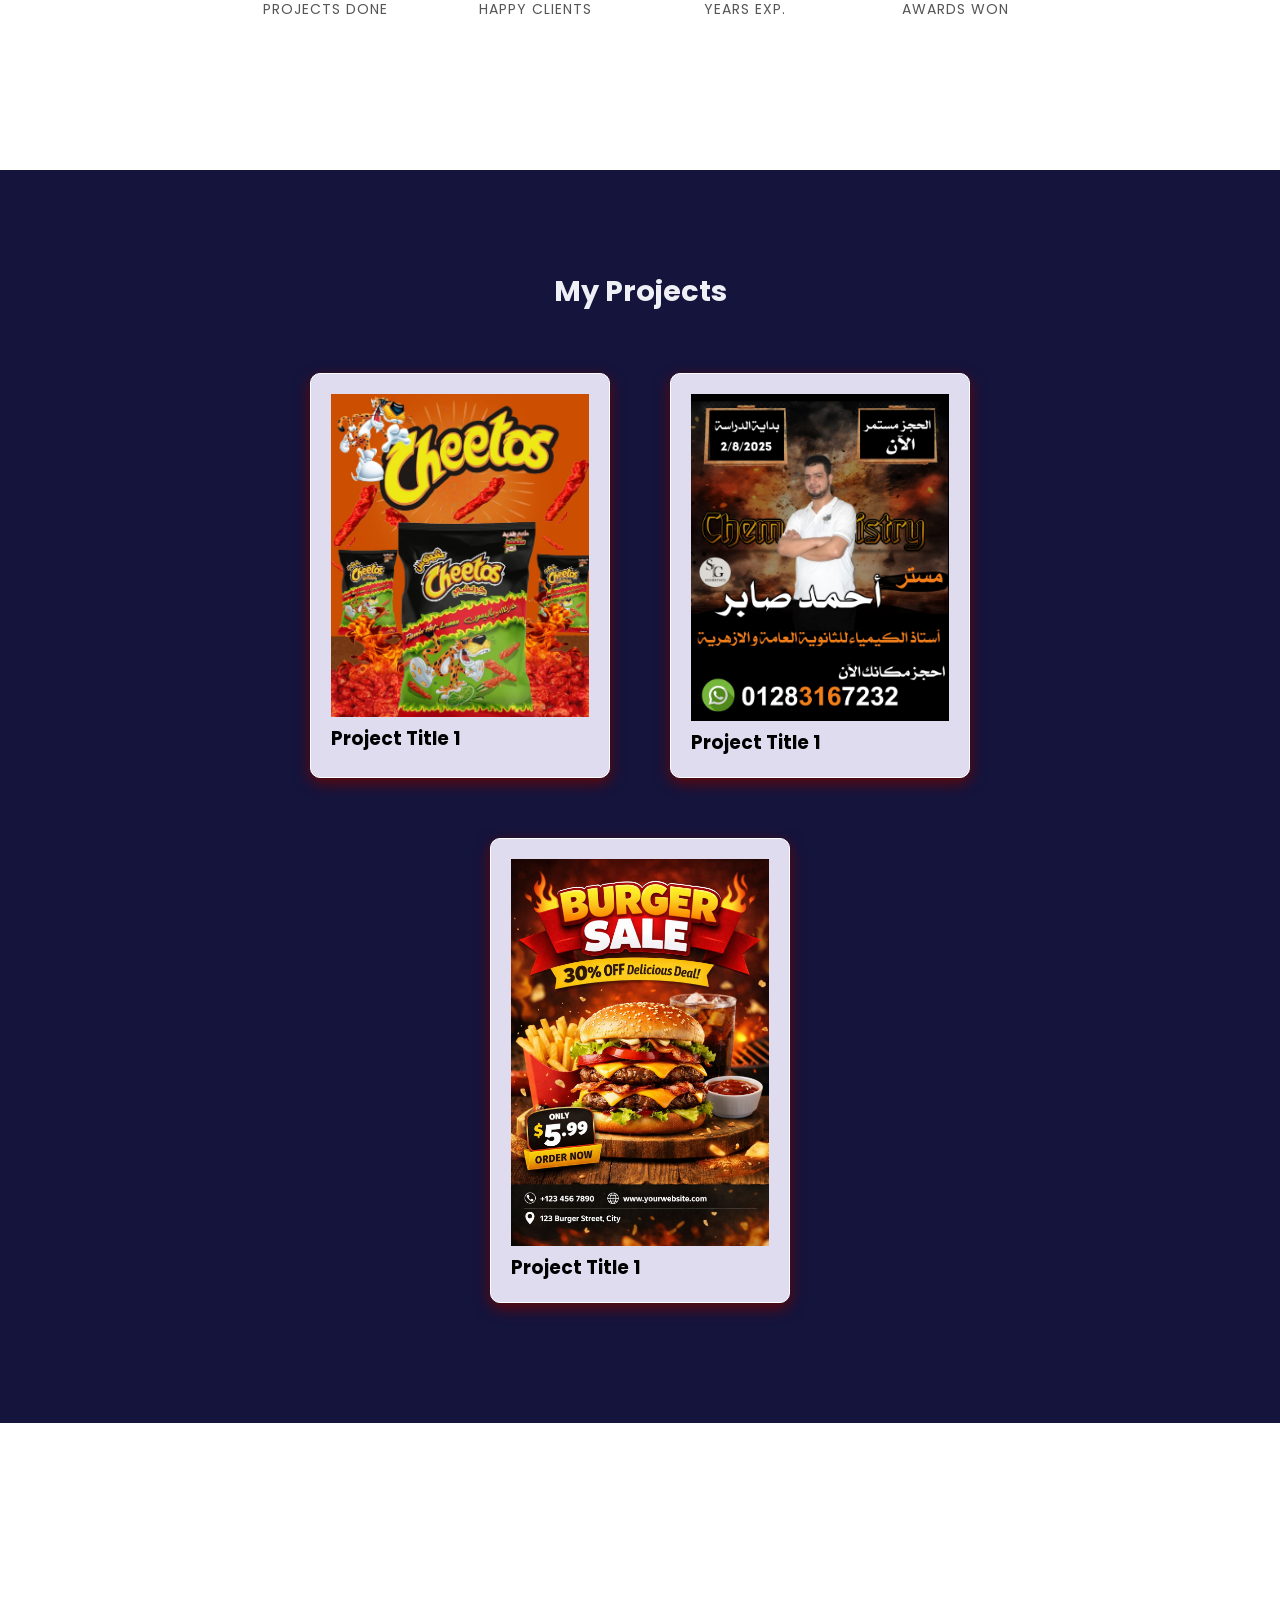
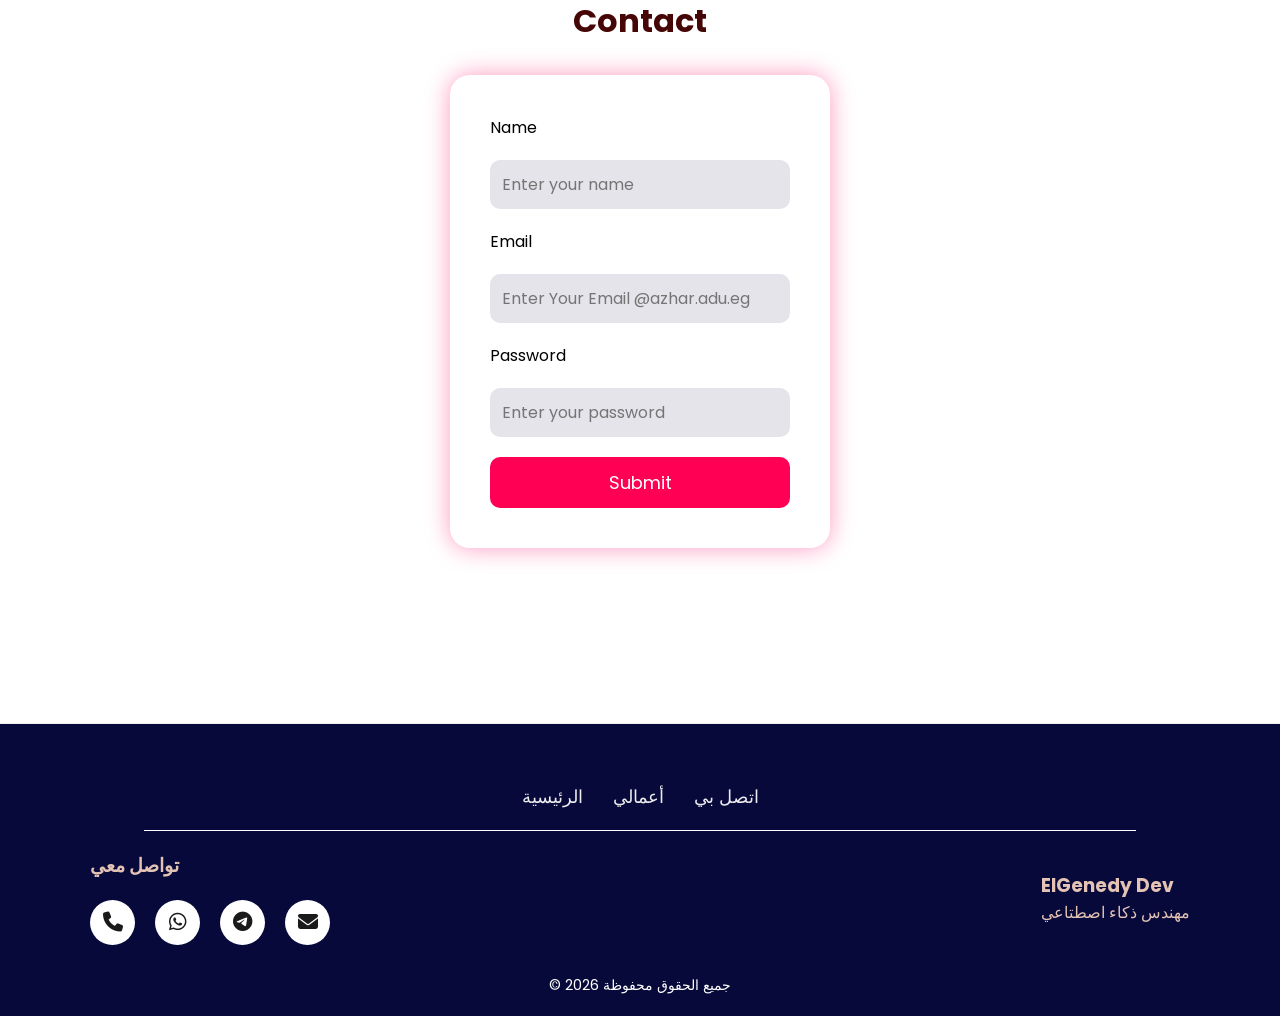
==== commit 3b88052b: "update footer design" ====
--- a/index.html
+++ b/index.html
@@ -24,6 +24,7 @@
                 <a href="#services">services</a>
                 <a href="#projects">projects</a>
                 <a href="#contact">Contact</a>
+                <a href="skills.html">My Skills</a>
         
         </nav>
     </header>
@@ -181,149 +182,3 @@
 
 
 
-
-
-
-<!--
-/* تنسيق الحاوية الكبرى للـ Footer */
-.main-footer {
-  
-    padding: 60px 20px 20px;
-    font-family: 'Segoe UI', Tahoma, Geneva, Verdana, sans-serif;
-    color: #333;
-    border-top: 1px solid #eee;
-    width: 100%;
-   overflow: hidden;  color: #e4c3b5; /* لون وردي فاتح عند التمرير */
-
-    transition: 0.3s;
-    background-color: #07093a;
-  
-
-}
-/* تنسيق قسم الإحصائيات (مثل الصورة) */
-.stats-section {
-    display: flex;
-    justify-content: center;
-    flex-wrap: wrap;
-    max-width:100%;
-    margin: 0 auto 40px;
-    text-align: center;
-    gap: 20px;
-  
-}
-
-.stat-item {
-    margin: 10px;
-    min-width: 120px;
-    flex: 1 1 150px;
-}
-
-.stat-number {
-    display: block;
-    font-size: 3rem;
-    font-weight: bold;
-    color: #c5a059; /* اللون الذهبي من الصورة */
-    margin-bottom: 5px;
-}
-
-.stat-label {
-    font-size: 0.85rem;
-    color: #777;
-    letter-spacing: 1.5px;
-    text-transform: uppercase;
-}
-
-/* خط فاصل */
-.footer-divider {
-    border: 0;
-    border-top: 1px solid #ffffff;
-    margin: 20px auto;
-    width: 80%;
-}
-
-/* محتوى الـ Footer السفلي */
-.footer-content {
-    display: flex;
-
-    justify-content: space-between;
-    align-items: center;
-    max-width: 1100px;
-    width: 100%;
-    margin: 20px auto;
-    flex-direction: row-reverse; /* لجعل الاتجاه متناسب مع العربي */
-}
-
-.footer-links {
-    margin-bottom: 15px;
-    gap : 30px;
-     display: flex; 
-    flex-wrap: wrap;
-    align-items: center;
-    color: #ececee;
-     justify-content: center;
-}
-.footer-links a {
-    color: #ececee;
-    text-decoration: none;
-    font-size: 1.1em;
-    transition: 0.3s;
-}
-.footer-links a:hover {
-    color: #c5a059;
-}
-
-.footer-bottom {
-    text-align: center;
-    margin-top: 30px;  
-    font-size: 0.9rem;
-    color: #ffffff;
-}
-
-
-/* --- تعديلات أساسية لضمان عمل الـ Media Query --- */
-
-/* جعل الحاويات مرنة */
-.services-boxes, .content-boxes {
-    display: flex;
-    flex-wrap: wrap; /* عشان العناصر تنزل تحت بعض لما الشاشة تصغر */
-    justify-content: center;
-    gap: 20px;
-}
-
-/* الحاوية اللي شايلاهم كلهم */
-.contact-item {
-    display: flex;
-    justify-content: center; /* تخليهم في النص */
-    gap: 20px;               /* مسافة بين كل أيقونة والثانية */
-    margin-top: 20px;
-}
-
-/* تنسيق اللينك (الدائرة البيضاء) */
-.contact-item a {
-    display: flex;
-    align-items: center;
-    justify-content: center;
-    width: 45px;            /* عرض الدائرة */
-    height: 45px;           /* طول الدائرة */
-    background-color: #fff; /* اللون الأبيض للخلفية */
-    border-radius: 50%;     /* عشان تكون دائرية تماماً */
-    text-decoration: none;
-    transition: all 0.3s ease; /* أنيميشن لما الماوس ييجي عليها */
-}
-
-/* تنسيق الأيقونة نفسها اللي جوه اللينك */
-.contact-item a i {
-    color: #1a1a1a;         /* لون الأيقونة (أسود أو رمادي غامق) */
-    font-size: 20px;        /* حجم الأيقونة */
-}
-
-/* تأثير عند تمرير الماوس (Hover) */
-.contact-item a:hover {
-    transform: translateY(-5px); /* تترفع لفوق شوية */
-    background-color: #c5a059;   /* تتحول للذهبي بتاعك عند الهوفر */
-}
-
-.contact-item a:hover i {
-    color: #fff;                 /* الأيقونة تبقى بيضاء عند الهوفر */
-}
--->
